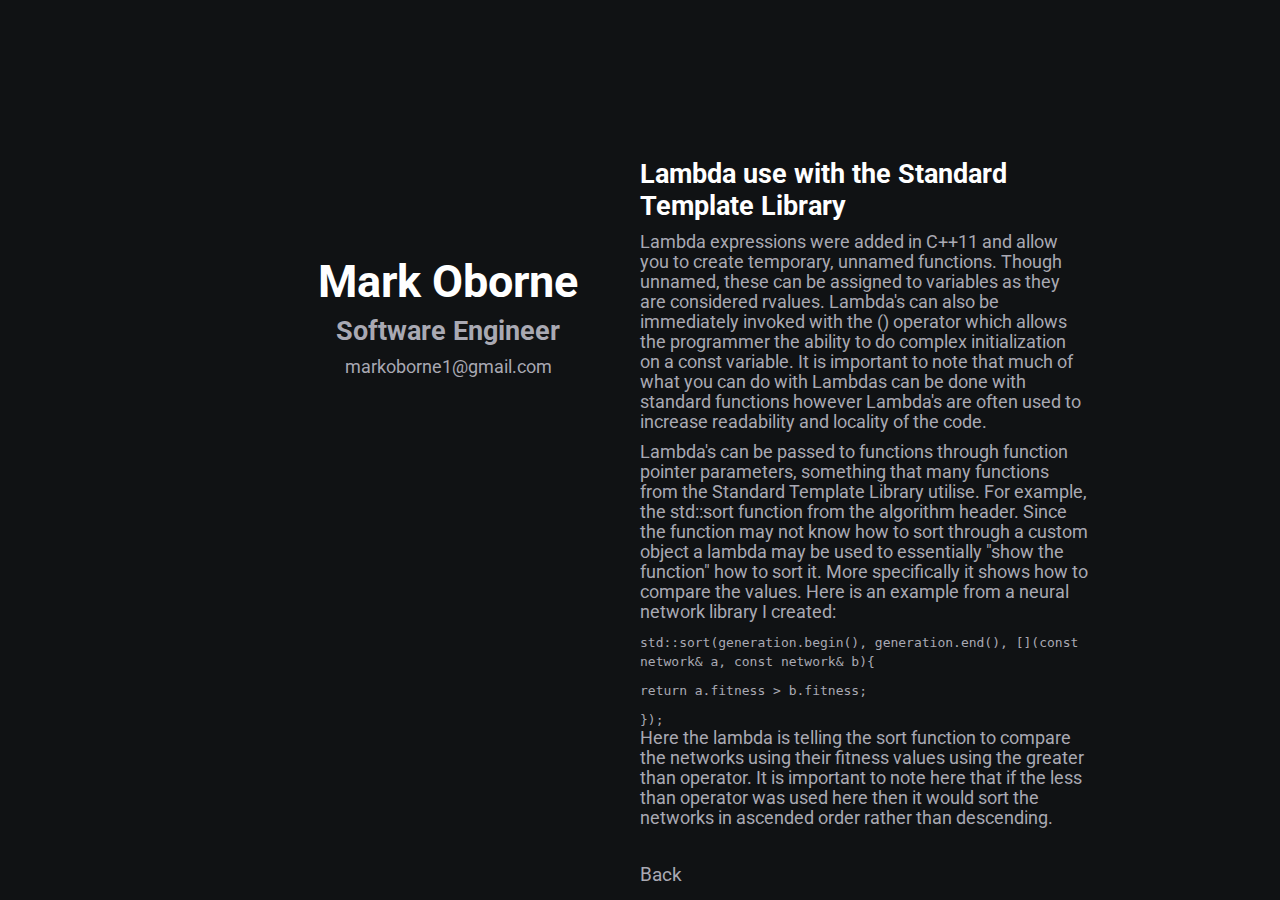
==== blog/lambdablog.html @ 7530d61f "added new directory for blog" ====
<!DOCTYPE html>
<html lang="en">
<head>
    <meta charset="UTF-8">
    <meta name="viewport" content="width=device-width, initial-scale=1.0">
    <meta http-equiv="X-UA-Compatible" content="ie=edge">
    <link rel="stylesheet" href="https://use.fontawesome.com/releases/v5.4.1/css/all.css" integrity="sha384-5sAR7xN1Nv6T6+dT2mhtzEpVJvfS3NScPQTrOxhwjIuvcA67KV2R5Jz6kr4abQsz" crossorigin="anonymous">
    <link rel="stylesheet" href="../style.css">
    <title>Scope-based Enums</title>
</head>
<body>
<div class="grid-2">
    <div class="section-1">
        <h1>Mark Oborne</h1>
        <h2>Software Engineer</h2>
        <p>markoborne1@gmail.com</p>
        <a href="https://www.linkedin.com/in/mark-oborne-534301196/"><i class="fab fa-linkedin"></i></a>
        <a href="https://github.com/Shivix"><i class="fab fa-github"></i></a>
    </div>
    <div class="section-2">
        <h2>Lambda use with the Standard Template Library</h2>
        <p>Lambda expressions were added in C++11 and allow you to create temporary, unnamed functions. Though unnamed, these can be assigned to variables as they are
        considered rvalues. Lambda's can also be immediately invoked with the () operator which allows the programmer the ability to do complex initialization on a const variable.
        It is important to note that much of what you can do with Lambdas can be done with standard functions however Lambda's are often used to increase readability and locality
        of the code.</p>
        <p>Lambda's can be passed to functions through function pointer parameters, something that many functions from the Standard Template Library utilise. For example, the
        std::sort function from the algorithm header. Since the function may not know how to sort through a custom object a lambda may be used to essentially "show the function"
        how to sort it. More specifically it shows how to compare the values. Here is an example from a neural network library I created:</p>
        <div class="codebox">
            <code>
                std::sort(generation.begin(), generation.end(), [](const network& a, const network& b){
                <p></p>
                return a.fitness > b.fitness;
                <p></p>
                });
            </code>
        </div>
        <p>Here the lambda is telling the sort function to compare the networks using their fitness values using the greater than operator. It is important to note here that
        if the less than operator was used here then it would sort the networks in ascended order rather than descending.</p>
        <p></p>
        <p></p>
        <a href="../index.html" target="_self">Back</a>
    </div>

</div>
</body>
</html>
---- style.css ----
/* global */
@import url('https://fonts.googleapis.com/css?family=Roboto');
.grid-2{
    display: grid;
    grid-template-columns: repeat(2,1fr);
}

body{
    margin: 0;
    padding: 0;
    font-family: 'Roboto', sans-serif;
    background-color: #101214;
    color: #a9a9b3;

}

h1,.white{
    color: #fff;
}

h1{font-size:45px;
    height:30px;}

a{
    color: #a9a9b3;
    text-decoration: none;
}
/* section 1 */
.section-1{
    padding-top: 25vh;
    padding-left: 20vw;
    text-align: center;
}

.section-1 p{
    font-size: 1.1rem;
    padding-bottom: 10px;
    margin:0;
}

.section-1 h2{
    font-size: 1.7rem;
    margin-bottom: 10px;
}

.section-1 a{
    font-size: 1.5rem;
    padding: 10px;
}
/* section 2 */
.section-2{
    padding-top: 15vh;
    width: 70%;
}

.section-2 h2{
    font-size: 1.7rem;
    margin-bottom: 10px;
    color: #fff;
}

.section-2 p{
    font-size: 1.1rem;
    padding-bottom: 10px;
    margin:0;
}

.section-2 a{
    display: block;
    padding: 5px;
    font-size: 1.2rem;
    padding-left: 0;
    width: 100px;
}
/* animations / utilities */
.section-2 a:hover{
    font-size: 1.3rem;
    color: #ffffff;
    cursor: pointer;
    transition: 0.2s;
}

.section-1 a:hover{
    color: #ffffff;
    cursor: pointer;
    transition: 0.3s;
}

.white:hover{
    position: relative;
    padding-left: 10px;
}

/* media queres */
@media(max-width:780px){
    .grid-2{
        grid-template-columns: 1fr;
    }
    .section-1{
        padding:0;
        padding-top: 5rem;
    }
    .section-2{
        padding: 0;
        padding-left: 1.5rem;
        padding-top: 2rem;
    }
}
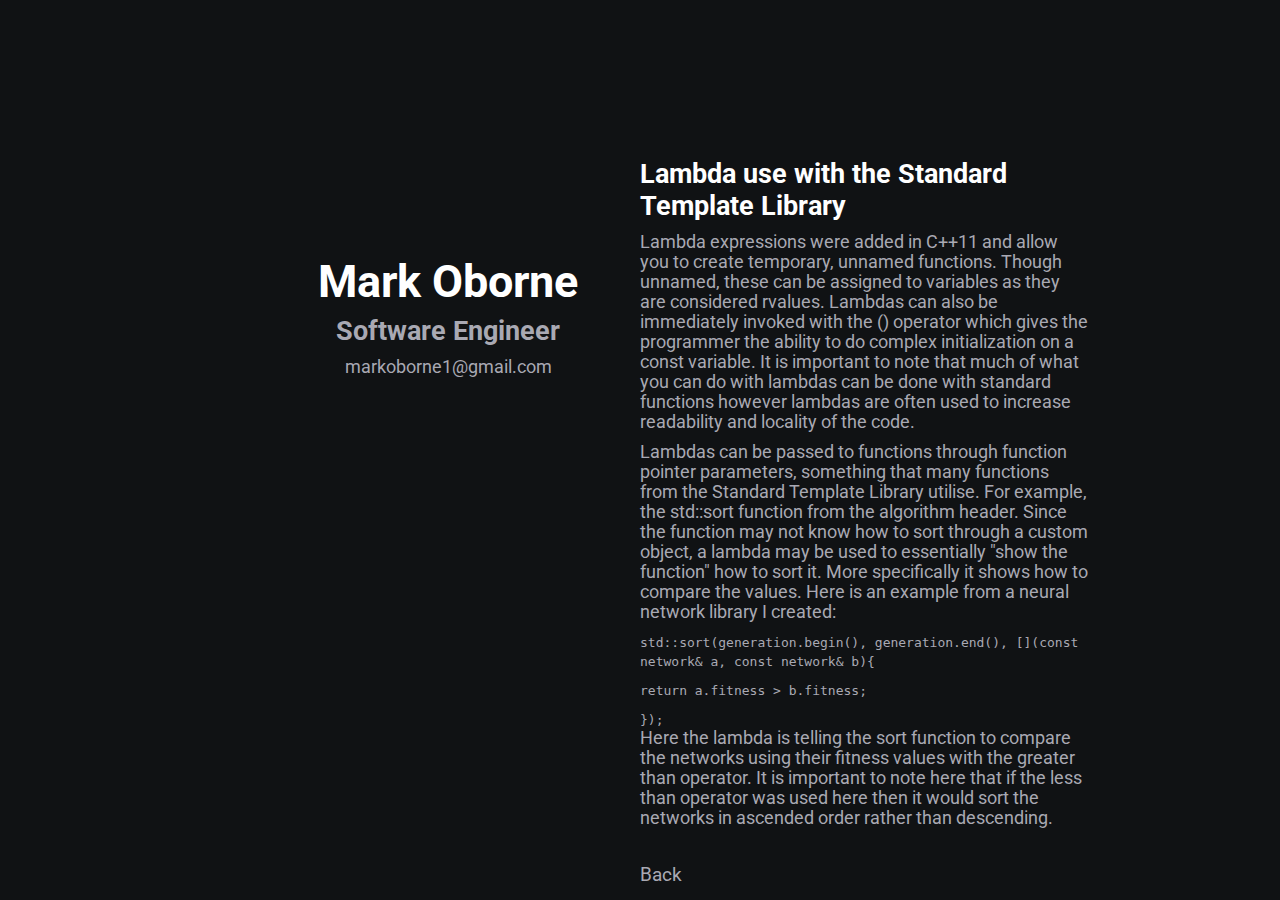
==== commit d74e96d6: "added lambdablog.html" ====
--- a/blog/lambdablog.html
+++ b/blog/lambdablog.html
@@ -20,11 +20,11 @@
     <div class="section-2">
         <h2>Lambda use with the Standard Template Library</h2>
         <p>Lambda expressions were added in C++11 and allow you to create temporary, unnamed functions. Though unnamed, these can be assigned to variables as they are
-        considered rvalues. Lambda's can also be immediately invoked with the () operator which allows the programmer the ability to do complex initialization on a const variable.
-        It is important to note that much of what you can do with Lambdas can be done with standard functions however Lambda's are often used to increase readability and locality
+        considered rvalues. Lambdas can also be immediately invoked with the () operator which gives the programmer the ability to do complex initialization on a const variable.
+        It is important to note that much of what you can do with lambdas can be done with standard functions however lambdas are often used to increase readability and locality
         of the code.</p>
-        <p>Lambda's can be passed to functions through function pointer parameters, something that many functions from the Standard Template Library utilise. For example, the
-        std::sort function from the algorithm header. Since the function may not know how to sort through a custom object a lambda may be used to essentially "show the function"
+        <p>Lambdas can be passed to functions through function pointer parameters, something that many functions from the Standard Template Library utilise. For example, the
+        std::sort function from the algorithm header. Since the function may not know how to sort through a custom object, a lambda may be used to essentially "show the function"
         how to sort it. More specifically it shows how to compare the values. Here is an example from a neural network library I created:</p>
         <div class="codebox">
             <code>
@@ -35,7 +35,7 @@
                 });
             </code>
         </div>
-        <p>Here the lambda is telling the sort function to compare the networks using their fitness values using the greater than operator. It is important to note here that
+        <p>Here the lambda is telling the sort function to compare the networks using their fitness values with the greater than operator. It is important to note here that
         if the less than operator was used here then it would sort the networks in ascended order rather than descending.</p>
         <p></p>
         <p></p>
